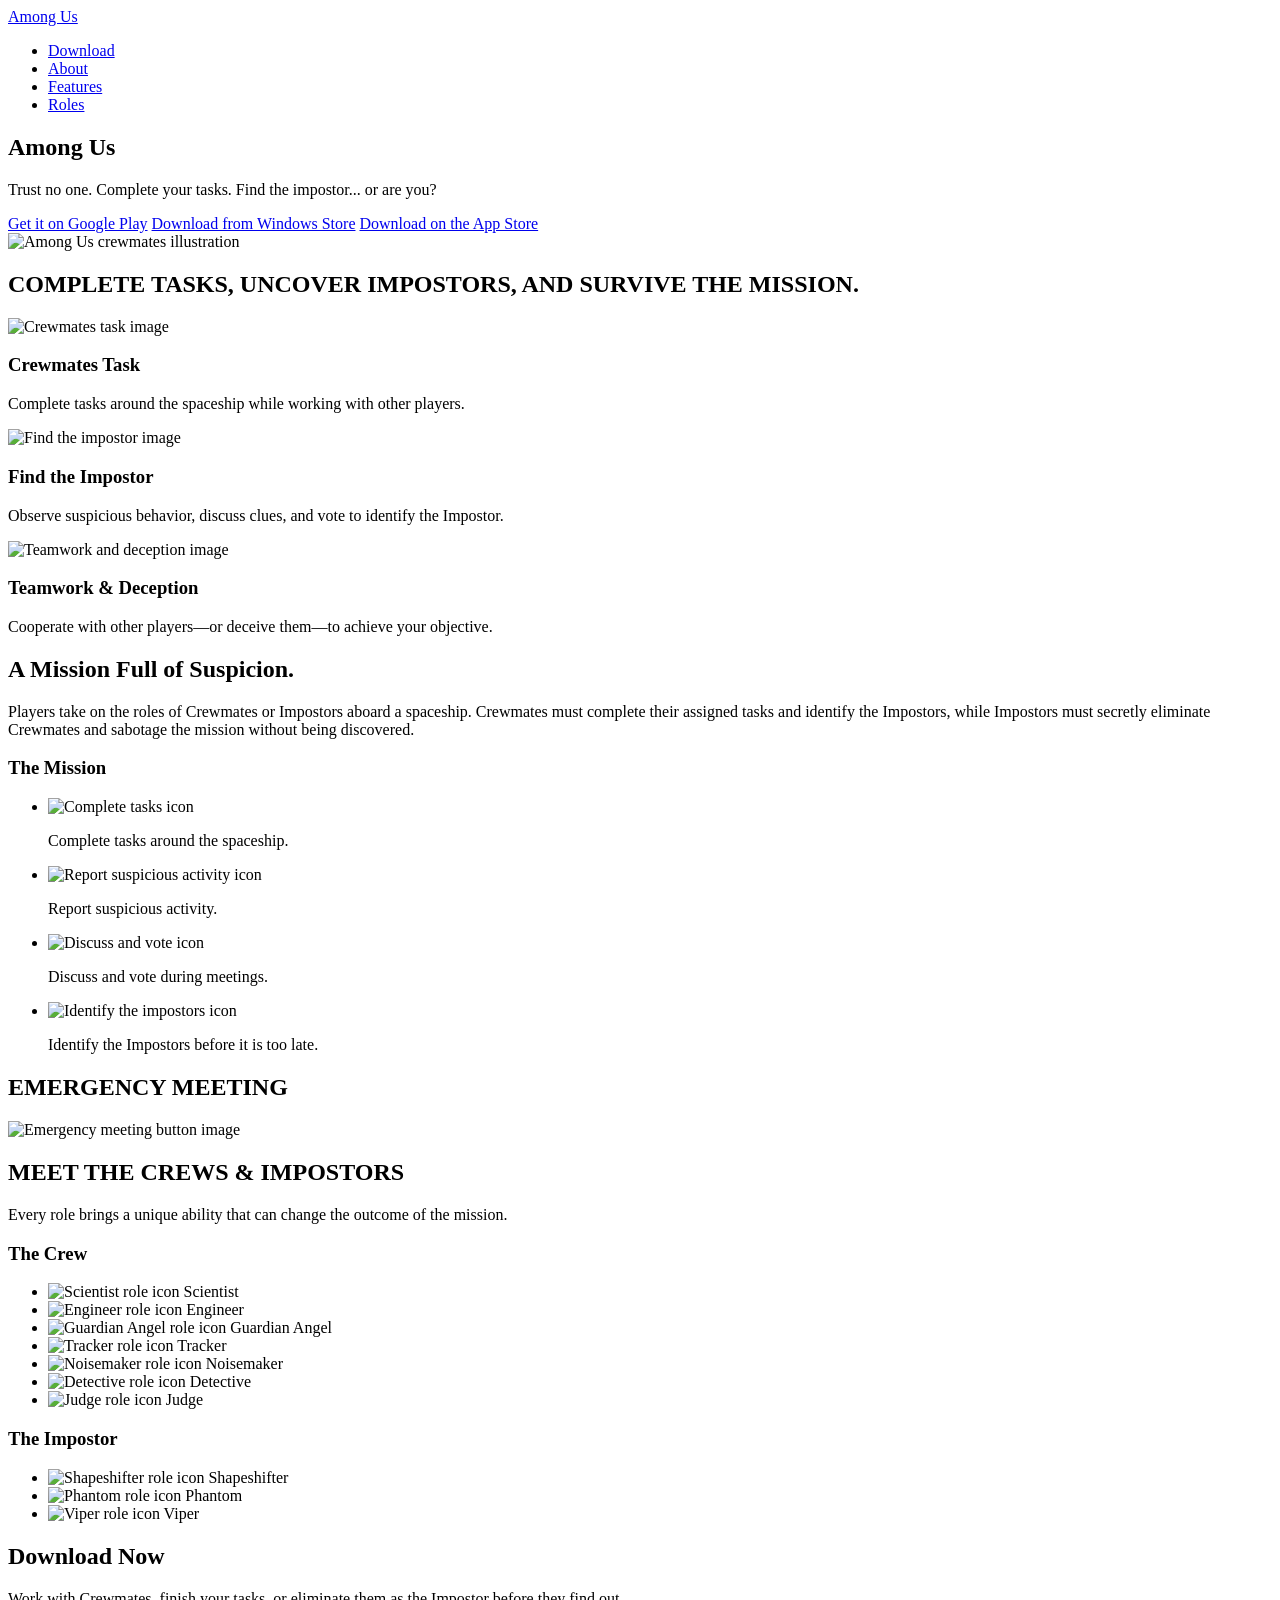
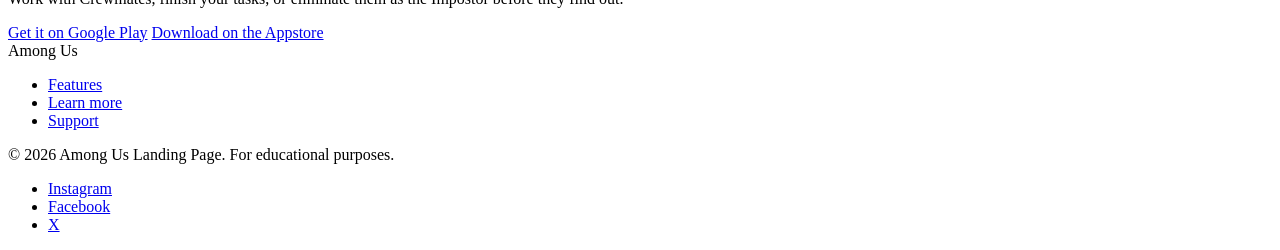
==== gamepage.html @ c5749325 "First Commit" ====
<!DOCTYPE html>
<html lang="en">
<head>
  <meta charset="UTF-8">
  <meta name="viewport" content="width=device-width, initial-scale=1.0">
  <title>Among Us</title>
</head>
<body>

  <!-- HEADER / NAV -->
  <header>
    <nav>
      <div class="logo">
        <a href="/">Among Us</a>
      </div>
      <ul class="nav-links">
        <li><a href="#download">Download</a></li>
        <li><a href="#about">About</a></li>
        <li><a href="#features">Features</a></li>
        <li><a href="#roles">Roles</a></li>
      </ul>
    </nav>
  </header>

  <main>

    <!-- HERO SECTION -->
    <section id="hero">
      <div class="hero-text">
        <h1>Among Us</h1>
        <p class="tagline">Trust no one. Complete your tasks. Find the impostor... or are you?</p>
        <div class="download-buttons">
          <a href="#" class="btn-store">Get it on Google Play</a>
          <a href="#" class="btn-store">Download from Windows Store</a>
          <a href="#" class="btn-store">Download on the App Store</a> <div class="hero-image">
        <img src="" alt="Among Us crewmates illustration">
      </div>
    </section>

    <!-- FEATURES SECTION -->
    <section id="features">
      <h2>COMPLETE TASKS, UNCOVER IMPOSTORS, AND SURVIVE THE MISSION.</h2>
      <div class="feature-cards">
        <article class="feature-card">
          <img src="" alt="Crewmates task image">
          <h3>Crewmates Task</h3>
          <p>Complete tasks around the spaceship while working with other players.</p>
        </article>
        <article class="feature-card">
          <img src="" alt="Find the impostor image">
          <h3>Find the Impostor</h3>
          <p>Observe suspicious behavior, discuss clues, and vote to identify the Impostor.</p>
        </article>
        <article class="feature-card">
          <img src="" alt="Teamwork and deception image">
          <h3>Teamwork & Deception</h3>
          <p>Cooperate with other players—or deceive them—to achieve your objective.</p>
        </article>
      </div>
    </section>

    <!-- MISSION SECTION -->
    <section id="mission">
      <h2>A Mission Full of Suspicion.</h2>
      <p class="mission-description">
        Players take on the roles of Crewmates or Impostors aboard a spaceship.
        Crewmates must complete their assigned tasks and identify the Impostors,
        while Impostors must secretly eliminate Crewmates and sabotage the mission
        without being discovered.
      </p>

      <h3>The Mission</h3>
      <ul class="mission-steps">
        <li>
          <img src="" alt="Complete tasks icon">
          <p>Complete tasks around the spaceship.</p>
        </li>
        <li>
          <img src="" alt="Report suspicious activity icon">
          <p>Report suspicious activity.</p>
        </li>
        <li>
          <img src="" alt="Discuss and vote icon">
          <p>Discuss and vote during meetings.</p>
        </li>
        <li>
          <img src="" alt="Identify the impostors icon">
          <p>Identify the Impostors before it is too late.</p>
        </li>
      </ul>
    </section>

    <!-- EMERGENCY MEETING BANNER -->
    <section id="emergency-meeting">
      <h2>EMERGENCY MEETING</h2>
      <img src="" alt="Emergency meeting button image">
    </section>

    <!-- ROLES SECTION -->
    <section id="roles">
      <div class="roles-heading">
        <h2>MEET THE CREWS & IMPOSTORS</h2>
        <p>Every role brings a unique ability that can change the outcome of the mission.</p>
      </div>

      <div class="crew-roles">
        <h3>The Crew</h3>
        <ul class="role-cards">
          <li>
            <img src="" alt="Scientist role icon">
            <span>Scientist</span>
          </li>
          <li>
            <img src="" alt="Engineer role icon">
            <span>Engineer</span>
          </li>
          <li>
            <img src="" alt="Guardian Angel role icon">
            <span>Guardian Angel</span>
          </li>
          <li>
            <img src="" alt="Tracker role icon">
            <span>Tracker</span>
          </li>
          <li>
            <img src="" alt="Noisemaker role icon">
            <span>Noisemaker</span>
          </li>
          <li>
            <img src="" alt="Detective role icon">
            <span>Detective</span>
          </li>
          <li>
            <img src="" alt="Judge role icon">
            <span>Judge</span>
          </li>
        </ul>
      </div>

      <div class="impostor-roles">
        <h3>The Impostor</h3>
        <ul class="role-cards">
          <li>
            <img src="" alt="Shapeshifter role icon">
            <span>Shapeshifter</span>
          </li>
          <li>
            <img src="" alt="Phantom role icon">
            <span>Phantom</span>
          </li>
          <li>
            <img src="" alt="Viper role icon">
            <span>Viper</span>
          </li>
        </ul>
      </div>
    </section>

    <!-- DOWNLOAD CTA SECTION -->
    <section id="download">
      <h2>Download Now</h2>
      <p>Work with Crewmates, finish your tasks, or eliminate them as the Impostor before they find out.</p>
      <div class="download-buttons">
        <a href="#" class="btn-store">Get it on Google Play</a>
        <a href="#" class="btn-store">Download on the Appstore</a>
      </div>
    </section>

  </main>

  <!-- FOOTER -->
  <footer id="support">
    <div class="footer-logo">Among Us</div>
    <ul class="footer-links">
      <li><a href="#features">Features</a></li>
      <li><a href="#mission">Learn more</a></li>
      <li><a href="#support">Support</a></li>
    </ul>
    <p class="footer-copy">&copy; 2026 Among Us Landing Page. For educational purposes.</p>
    <ul class="social-links">
      <li><a href="#">Instagram</a></li>
      <li><a href="#">Facebook</a></li>
      <li><a href="#">X</a></li>
    </ul>
  </footer>

</body>
</html>
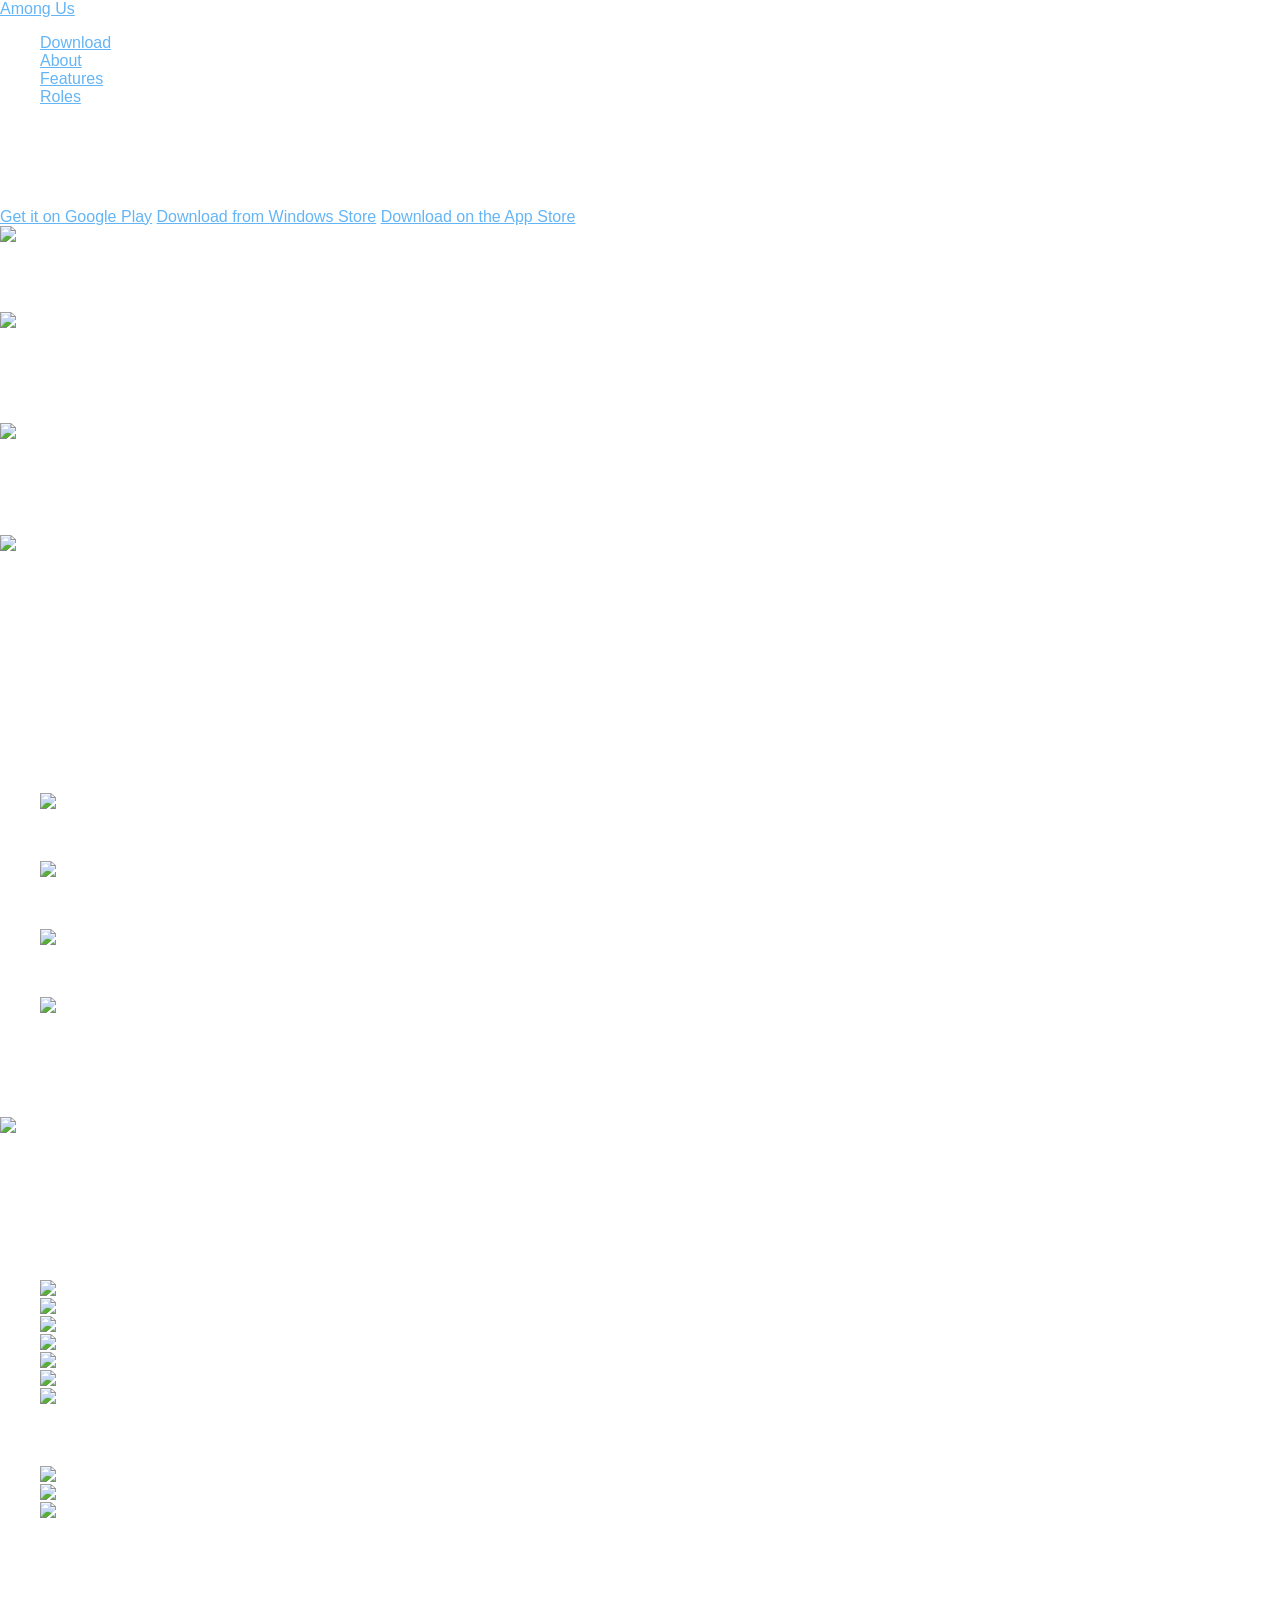
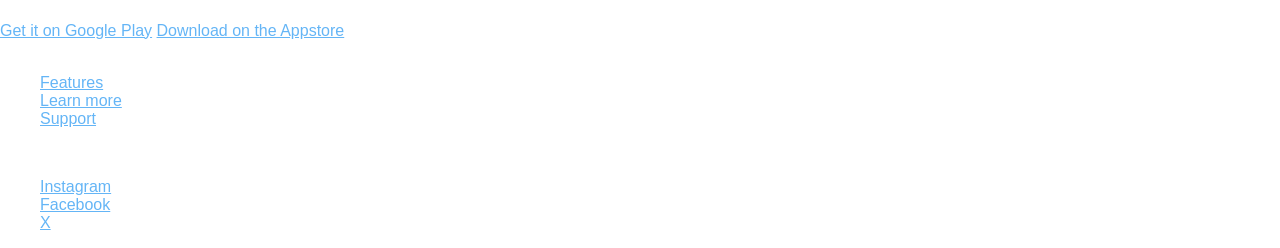
==== commit 3af57991: "update: added full background styling and hero image" ====
--- a/gamepage.html
+++ b/gamepage.html
@@ -4,9 +4,26 @@
   <meta charset="UTF-8">
   <meta name="viewport" content="width=device-width, initial-scale=1.0">
   <title>Among Us</title>
+  <style>
+    body {
+      margin: 0;
+      min-height: 100vh;
+      background-image: url('https://github.com/agstdd/Among-Us/blob/feature/prixy_adds_assets/assets/whole-background.png?raw=true');
+      background-size: cover;
+      background-position: center;
+      background-repeat: no-repeat;
+      background-attachment: fixed;
+      color: #ffffff;
+      font-family: sans-serif;
+    }
+
+    a {
+      color: #64b5f6;
+    }
+  </style>
 </head>
 <body>
-
+  
   <!-- HEADER / NAV -->
   <header>
     <nav>
@@ -33,7 +50,7 @@
           <a href="#" class="btn-store">Get it on Google Play</a>
           <a href="#" class="btn-store">Download from Windows Store</a>
           <a href="#" class="btn-store">Download on the App Store</a> <div class="hero-image">
-        <img src="" alt="Among Us crewmates illustration">
+        <img src="https://github.com/agstdd/Among-Us/blob/feature/prixy_adds_assets/assets/hero-amogus-photo.png?raw=true" alt="Among Us crewmates illustration">
       </div>
     </section>
 
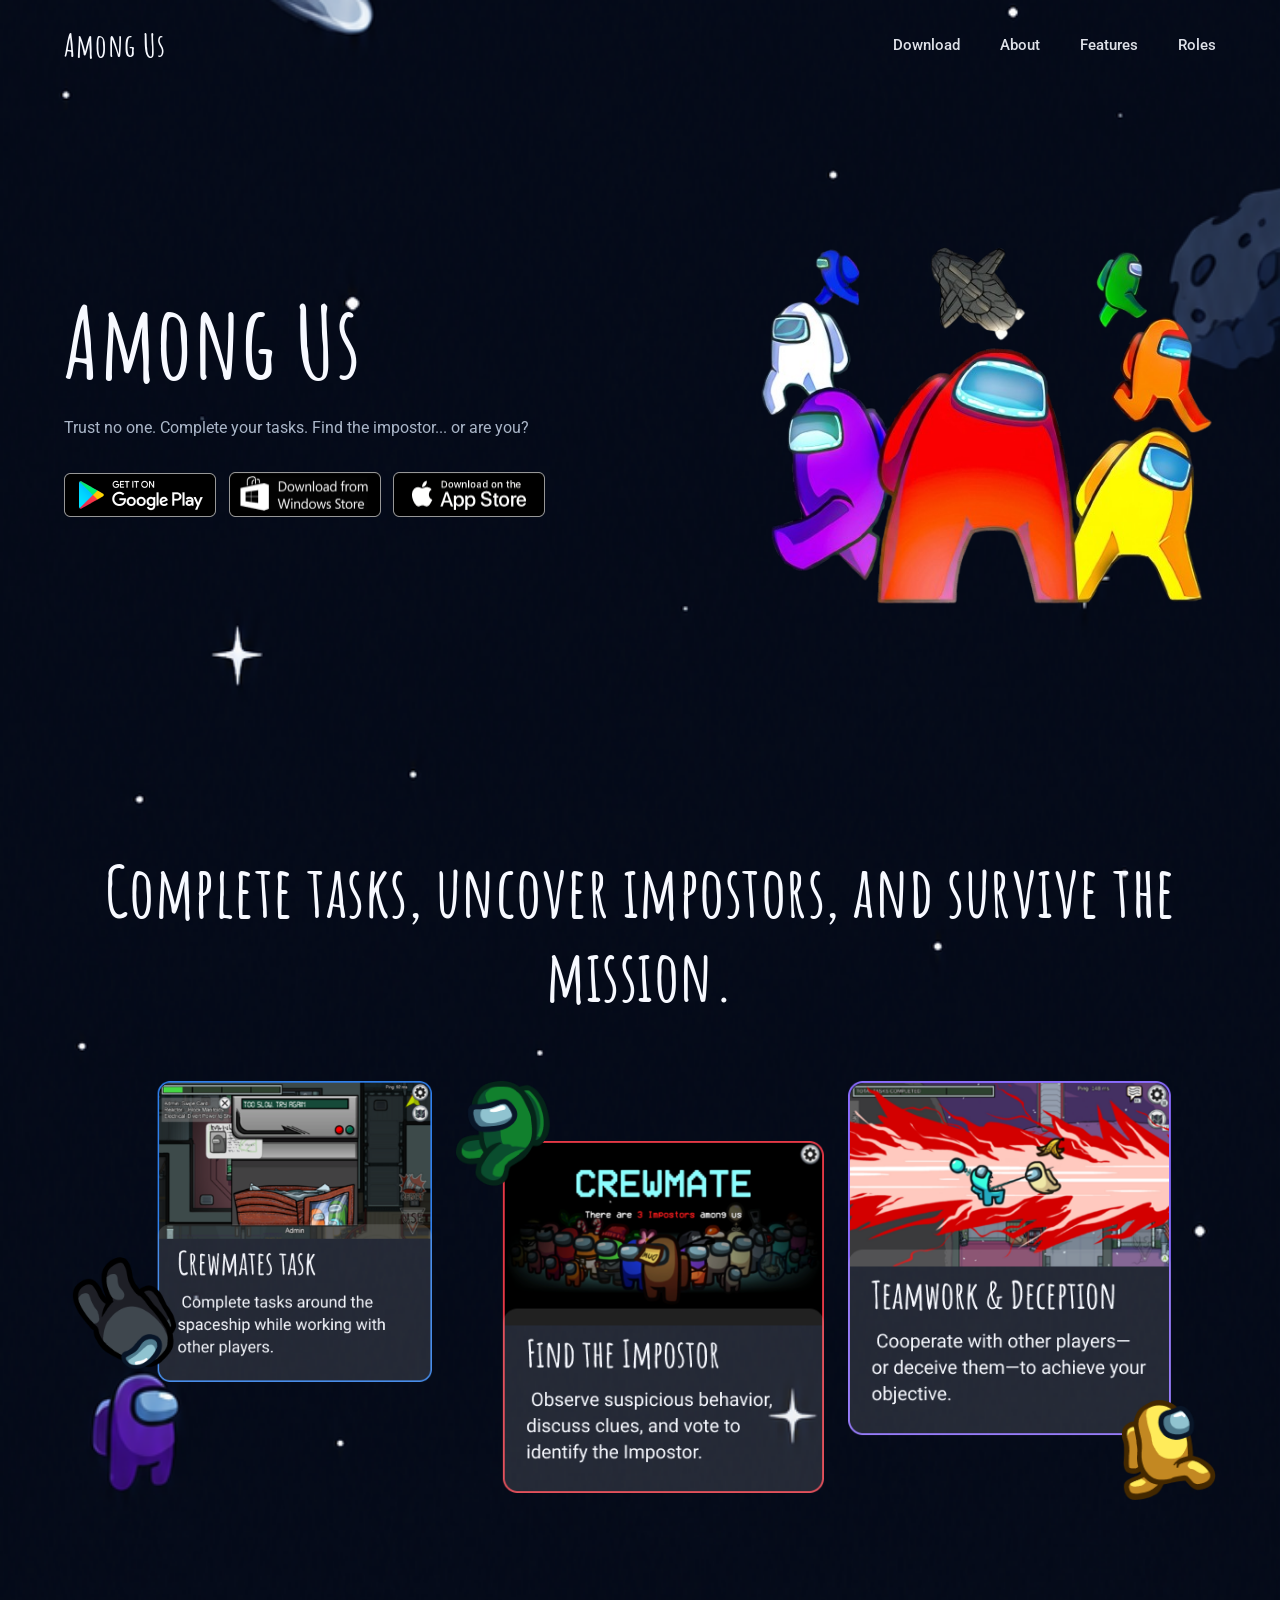
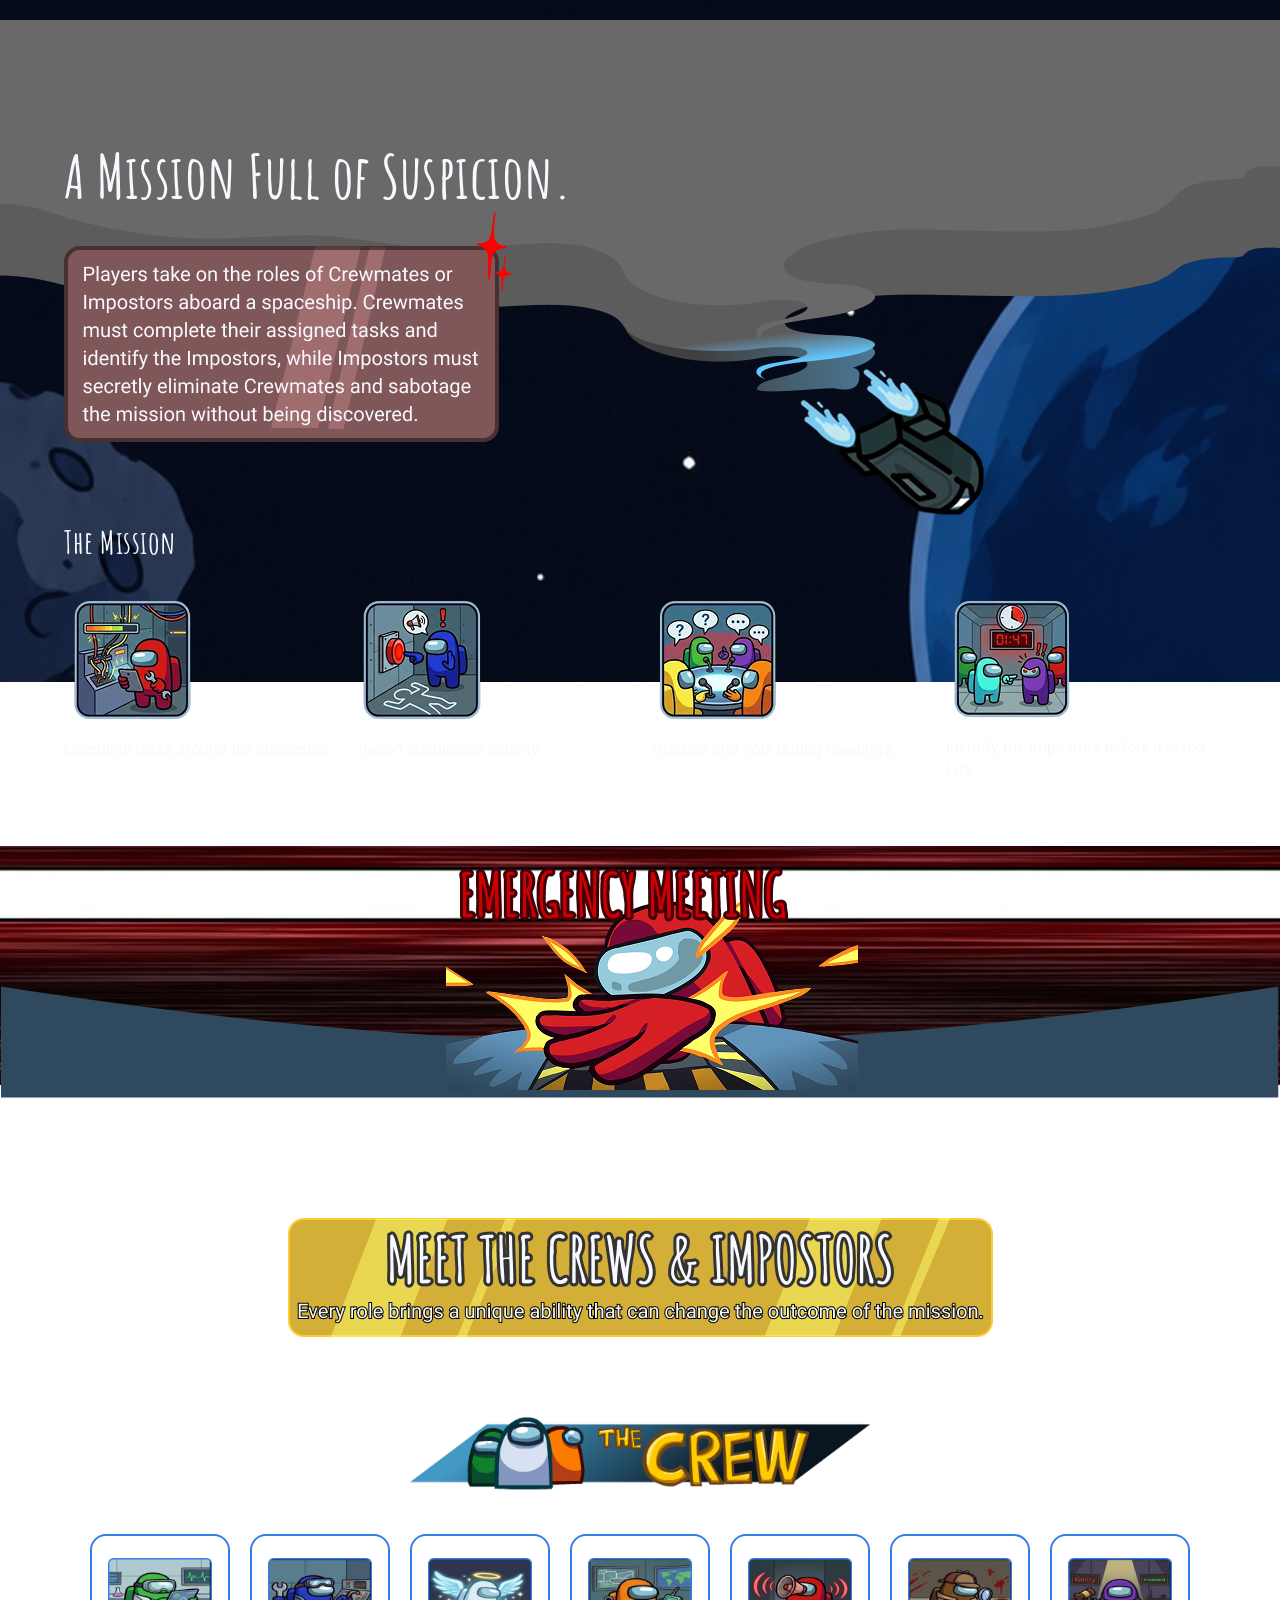
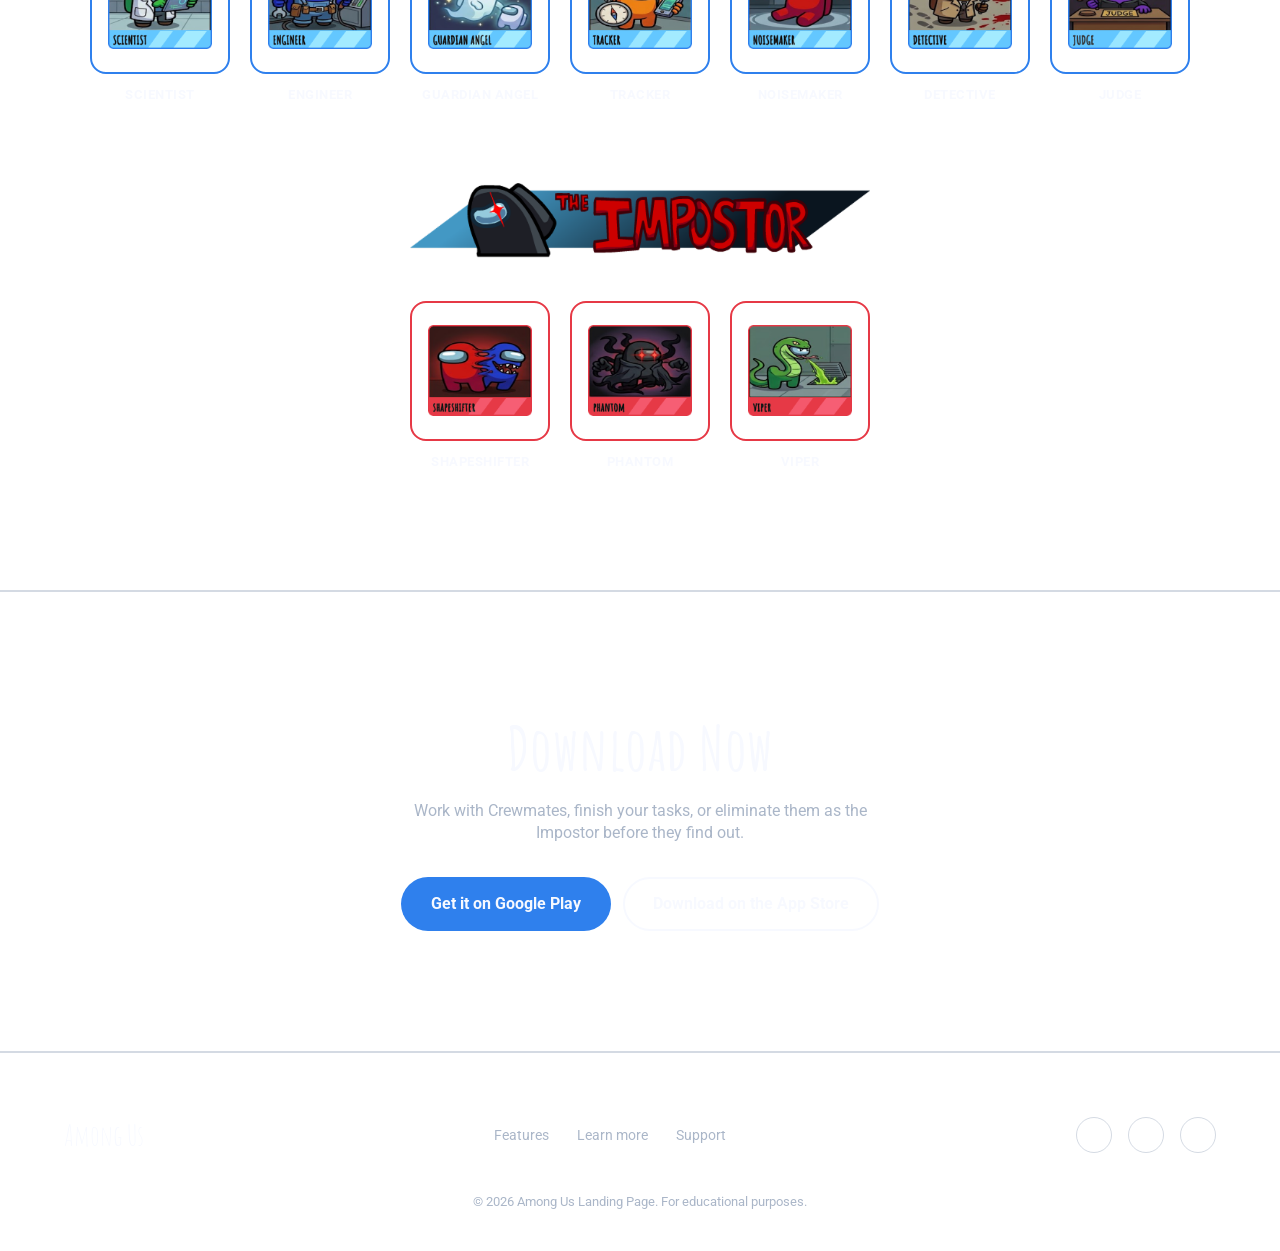
==== commit 4bc7fbbb: "Feature: add css design" ====
--- a/gamepage.html
+++ b/gamepage.html
@@ -4,32 +4,16 @@
   <meta charset="UTF-8">
   <meta name="viewport" content="width=device-width, initial-scale=1.0">
   <title>Among Us</title>
-  <style>
-    body {
-      margin: 0;
-      min-height: 100vh;
-      background-image: url('https://github.com/agstdd/Among-Us/blob/feature/prixy_adds_assets/assets/whole-background.png?raw=true');
-      background-size: cover;
-      background-position: center;
-      background-repeat: no-repeat;
-      background-attachment: fixed;
-      color: #ffffff;
-      font-family: sans-serif;
-    }
-
-    a {
-      color: #64b5f6;
-    }
-  </style>
+  <link rel="stylesheet" href="style.css">
 </head>
 <body>
-  
+
   <!-- HEADER / NAV -->
   <header>
+    <div class="logo">
+      <a href="/">Among Us</a>
+    </div>
     <nav>
-      <div class="logo">
-        <a href="/">Among Us</a>
-      </div>
       <ul class="nav-links">
         <li><a href="#download">Download</a></li>
         <li><a href="#about">About</a></li>
@@ -42,144 +26,160 @@
   <main>
 
     <!-- HERO SECTION -->
-    <section id="hero">
+    <section id="hero" class="section">
       <div class="hero-text">
         <h1>Among Us</h1>
         <p class="tagline">Trust no one. Complete your tasks. Find the impostor... or are you?</p>
         <div class="download-buttons">
-          <a href="#" class="btn-store">Get it on Google Play</a>
-          <a href="#" class="btn-store">Download from Windows Store</a>
-          <a href="#" class="btn-store">Download on the App Store</a> <div class="hero-image">
-        <img src="https://github.com/agstdd/Among-Us/blob/feature/prixy_adds_assets/assets/hero-amogus-photo.png?raw=true" alt="Among Us crewmates illustration">
+          <img src="assets/Google Play.png" alt="Google Play">
+          <img src="assets/Window Store.png" alt="Window Store">
+          <img src="assets/App Store.png" alt="App Store">
+        </div>
+      </div>
+      <div class="hero-image">
+        <img src="assets/hero-amogus-photo.png" alt="Among Us crewmates illustration">
       </div>
     </section>
 
     <!-- FEATURES SECTION -->
-    <section id="features">
-      <h2>COMPLETE TASKS, UNCOVER IMPOSTORS, AND SURVIVE THE MISSION.</h2>
-      <div class="feature-cards">
-        <article class="feature-card">
-          <img src="" alt="Crewmates task image">
-          <h3>Crewmates Task</h3>
-          <p>Complete tasks around the spaceship while working with other players.</p>
-        </article>
-        <article class="feature-card">
-          <img src="" alt="Find the impostor image">
-          <h3>Find the Impostor</h3>
-          <p>Observe suspicious behavior, discuss clues, and vote to identify the Impostor.</p>
-        </article>
-        <article class="feature-card">
-          <img src="" alt="Teamwork and deception image">
-          <h3>Teamwork & Deception</h3>
-          <p>Cooperate with other players—or deceive them—to achieve your objective.</p>
-        </article>
+    <section id="features" class="section">
+      <div class="section-inner">
+        <h2>Complete tasks, uncover impostors, and survive the mission.</h2>
+        <div class="feature-cards">
+          <article class="feature-card card">
+                <img src="assets/CREWMATES TASK.png" alt="Crewmates Task">
+          </article>
+
+          <article class="feature-card card">
+                <img src="assets/FIND THE IMPOSTOR.png" alt="Find the Impostor">
+          </article>
+
+          <article class="feature-card card">
+                <img src="assets/TEAMWORK & DECEPTION.png" alt="Teamwork and Deception">
+          </article>
+        </div>
       </div>
     </section>
 
     <!-- MISSION SECTION -->
-    <section id="mission">
-      <h2>A Mission Full of Suspicion.</h2>
-      <p class="mission-description">
-        Players take on the roles of Crewmates or Impostors aboard a spaceship.
-        Crewmates must complete their assigned tasks and identify the Impostors,
-        while Impostors must secretly eliminate Crewmates and sabotage the mission
-        without being discovered.
-      </p>
-
-      <h3>The Mission</h3>
-      <ul class="mission-steps">
-        <li>
-          <img src="" alt="Complete tasks icon">
-          <p>Complete tasks around the spaceship.</p>
-        </li>
-        <li>
-          <img src="" alt="Report suspicious activity icon">
-          <p>Report suspicious activity.</p>
-        </li>
-        <li>
-          <img src="" alt="Discuss and vote icon">
-          <p>Discuss and vote during meetings.</p>
-        </li>
-        <li>
-          <img src="" alt="Identify the impostors icon">
-          <p>Identify the Impostors before it is too late.</p>
-        </li>
-      </ul>
+    <section id="mission" class="section">
+            <img class="mission-rocket" src="assets/Rocket.png" alt="Rocket flying through space">
+      <div class="section-inner">
+        <h2>A Mission Full of Suspicion.</h2>
+        <img src="assets/lore card.png" alt="lore card">
+
+        <h3>The Mission</h3>
+        <ul class="mission-steps">
+          <li>
+            <img src="assets/Complete Task.png" alt="Complete Task">
+            <p>Complete tasks around the spaceship.</p>
+          </li>
+          <li>
+            <img src="assets/Report Suspicious Activity.png" alt="Report Suspicious Activity">            <p>Report suspicious activity.</p>
+          </li>
+          <li>
+            <img src="assets/Discuss and Vote.png" alt="Discuss and Vote">
+            <p>Discuss and vote during meetings.</p>
+          </li>
+          <li>
+            <img src="assets/Identify the Impostor.png" alt="Identify the Impostor">
+            <p>Identify the Impostors before it is too late.</p>
+          </li>
+        </ul>
+      </div>
     </section>
 
     <!-- EMERGENCY MEETING BANNER -->
     <section id="emergency-meeting">
-      <h2>EMERGENCY MEETING</h2>
-      <img src="" alt="Emergency meeting button image">
+    <img class="meeting-icon" src="assets/Emergency Meeting.png" alt="Emergency Meeting">
     </section>
 
     <!-- ROLES SECTION -->
-    <section id="roles">
+    <section id="roles" class="section">
       <div class="roles-heading">
-        <h2>MEET THE CREWS & IMPOSTORS</h2>
-        <p>Every role brings a unique ability that can change the outcome of the mission.</p>
+        <img src="assets/media gallegy header.png" alt="Meet the Crews & Impostor">
       </div>
 
       <div class="crew-roles">
-        <h3>The Crew</h3>
+        <img src="assets/steam_AboutCrew-copy-e1629741065184.png.png" alt="The Crews" class="banner-img">
         <ul class="role-cards">
-          <li>
-            <img src="" alt="Scientist role icon">
-            <span>Scientist</span>
-          </li>
-          <li>
-            <img src="" alt="Engineer role icon">
-            <span>Engineer</span>
-          </li>
-          <li>
-            <img src="" alt="Guardian Angel role icon">
-            <span>Guardian Angel</span>
-          </li>
-          <li>
-            <img src="" alt="Tracker role icon">
-            <span>Tracker</span>
-          </li>
-          <li>
-            <img src="" alt="Noisemaker role icon">
-            <span>Noisemaker</span>
-          </li>
-          <li>
-            <img src="" alt="Detective role icon">
-            <span>Detective</span>
-          </li>
-          <li>
-            <img src="" alt="Judge role icon">
-            <span>Judge</span>
+          <li class="role-card">
+            <div class="role-photo">
+              <img src="assets/Scientist.png" alt="Scientist">
+            </div>
+            <div class="role-label"><span>Scientist</span></div>
+          </li>
+          <li class="role-card">
+            <div class="role-photo">
+              <img src="assets/Engineer.png" alt="Engineer">
+            </div>
+            <div class="role-label"><span>Engineer</span></div>
+          </li>
+          <li class="role-card">
+            <div class="role-photo">
+              <img src="assets/Guardian angel.png" alt="Tracker">
+            </div>
+            <div class="role-label"><span>Guardian Angel</span></div>
+          </li>
+          <li class="role-card">
+            <div class="role-photo">
+              <img src="assets/tracker.png" alt="Tracker">
+            </div>
+            <div class="role-label"><span>Tracker</span></div>
+          </li>
+          <li class="role-card">
+            <div class="role-photo">
+              <img src="assets/noisemaker.png" alt="Noisemaker">
+            </div>
+            <div class="role-label"><span>Noisemaker</span></div>
+          </li>
+          <li class="role-card">
+            <div class="role-photo">
+              <img src="assets/detective.png" alt="Detective">
+            </div>
+            <div class="role-label"><span>Detective</span></div>
+          </li>
+          <li class="role-card">
+            <div class="role-photo">
+              <img src="assets/judg.png" alt="Judge">
+            </div>
+            <div class="role-label"><span>Judge</span></div>
           </li>
         </ul>
       </div>
 
       <div class="impostor-roles">
-        <h3>The Impostor</h3>
+        <img src="assets/steam_AboutImpostor-copy-e1629741082923.png.png" alt="The Impostor" class="banner-img">
         <ul class="role-cards">
-          <li>
-            <img src="" alt="Shapeshifter role icon">
-            <span>Shapeshifter</span>
-          </li>
-          <li>
-            <img src="" alt="Phantom role icon">
-            <span>Phantom</span>
-          </li>
-          <li>
-            <img src="" alt="Viper role icon">
-            <span>Viper</span>
+          <li class="role-card impostor">
+            <div class="role-photo">
+              <img src="assets/shapeshifter.png" alt="Shapeshifter">
+            </div>
+            <div class="role-label"><span>Shapeshifter</span></div>
+          </li>
+          <li class="role-card impostor">
+            <div class="role-photo">
+              <img src="assets/phantom.png" alt="Phantom">
+            </div>
+            <div class="role-label"><span>Phantom</span></div>
+          </li>
+          <li class="role-card impostor">
+            <div class="role-photo">
+              <img src="assets/viper.png" alt="Viper">
+            </div>
+            <div class="role-label"><span>Viper</span></div>
           </li>
         </ul>
       </div>
     </section>
 
     <!-- DOWNLOAD CTA SECTION -->
-    <section id="download">
+    <section id="download" class="section">
       <h2>Download Now</h2>
       <p>Work with Crewmates, finish your tasks, or eliminate them as the Impostor before they find out.</p>
       <div class="download-buttons">
-        <a href="#" class="btn-store">Get it on Google Play</a>
-        <a href="#" class="btn-store">Download on the Appstore</a>
+        <a href="#" class="btn btn-cta">Get it on Google Play</a>
+        <a href="#" class="btn btn-secondary">Download on the App Store</a>
       </div>
     </section>
 
@@ -193,13 +193,13 @@
       <li><a href="#mission">Learn more</a></li>
       <li><a href="#support">Support</a></li>
     </ul>
+    <ul class="social-links">
+      <li><a href="#"><img src="assets/Instagram.png" alt="Instagram"></a></li>
+      <li><a href="#"><img src="assets/FB.png" alt="FB"></a></li>
+      <li><a href="#"><img src="assets/X.png" alt="X"></a></li>
+    </ul>
     <p class="footer-copy">&copy; 2026 Among Us Landing Page. For educational purposes.</p>
-    <ul class="social-links">
-      <li><a href="#">Instagram</a></li>
-      <li><a href="#">Facebook</a></li>
-      <li><a href="#">X</a></li>
-    </ul>
   </footer>
 
 </body>
-</html>+</html>
--- a/style.css
+++ b/style.css
@@ -0,0 +1,499 @@
+/* =========================================================
+   AMONG US — LANDING PAGE TEMPLATE
+   Built from: Colors design-system sheet + Typography sheet
+   ========================================================= */
+
+@import url('https://fonts.googleapis.com/css2?family=Amatic+SC:wght@400;700&family=Roboto:wght@400;500;700&display=swap');
+
+/* ---------- DESIGN TOKENS ---------- */
+:root{
+  /* Brand / Primary */
+  --surface:        #0B1428;                 /* page background            */
+  --card-bg:        rgba(255,255,255,0.15);  /* "see-thru" card background */
+  --text-primary:   #F7F9FF;
+  --text-secondary: #AAB6C8;
+  --impostor:       #E63946;                 /* red accent   */
+  --cosmic:         #8B6CFF;                 /* purple accent */
+  --highlight:      #63C7FF;                 /* blue accent  */
+
+  /* Borders */
+  --border-blue:    #2F80ED;
+  --border-white:   rgba(170,182,200,0.5);
+  --border-w:       2px;
+
+  /* Radius */
+  --radius-card:    16px;
+  --radius-pill:    999px;
+
+  /* Section padding — desktop */
+  --pad-y: 120px;
+  --pad-x: 64px;
+
+  /* Type */
+  --font-display: 'Amatic SC', cursive;
+  --font-body:    'Roboto', sans-serif;
+}
+
+@media (max-width: 768px){
+  :root{
+    --pad-y: 72px;
+    --pad-x: 24px;
+  }
+}
+
+/* ---------- RESET ---------- */
+*, *::before, *::after{ box-sizing: border-box; }
+html{ scroll-behavior: smooth; }
+body{
+  margin: 0;
+  background-image: url('./assets/whole-background.png');
+  background-size: cover;
+  background-position: center;
+  background-repeat: no-repeat;
+  background-attachment: fixed;
+  color: var(--text-primary);
+  font-family: var(--font-body);
+  overflow-x: hidden;
+}
+img{ max-width: 100%; display: block; }
+ul{ list-style: none; margin: 0; padding: 0; }
+a{ color: inherit; text-decoration: none; }
+
+/* ---------- TYPE SCALE ---------- */
+h1, h2, h3{
+  font-family: var(--font-display);
+  font-weight: 700;
+  line-height: 1.2;
+  margin: 0;
+  letter-spacing: .5px;
+}
+h1{ font-size: 100px; }
+h2{ font-size: 60px; }
+h3{ font-size: 32px; }
+
+p{
+  font-family: var(--font-body);
+  font-weight: 400;
+  font-size: 16px;
+  line-height: 1.4;
+  color: var(--text-secondary);
+  margin: 0;
+}
+@media (max-width: 768px){
+  h1{ font-size: 48px; }
+  h2{ font-size: 30px; }
+  h3{ font-size: 24px; }
+}
+
+/* ---------- BUTTONS ---------- */
+.btn{
+  font-family: var(--font-body);
+  font-weight: 700;
+  font-size: 16px;
+  line-height: 1.4;
+  padding: 14px 28px;
+  border-radius: var(--radius-pill);
+  display: inline-flex;
+  align-items: center;
+  gap: 8px;
+  cursor: pointer;
+  border: var(--border-w) solid transparent;
+  transition: transform .15s ease, background .15s ease;
+  white-space: nowrap;
+}
+.btn:hover{ transform: translateY(-2px); }
+
+.btn-cta{
+  background: var(--border-blue);
+  color: var(--text-primary);
+}
+.btn-cta:hover{ background: #4a94f5; }
+
+.btn-secondary{
+  background: transparent;
+  color: var(--text-primary);
+  border-color: var(--text-primary);
+}
+.btn-secondary:hover{ background: rgba(255,255,255,.08); }
+
+/* ---------- LAYOUT / SECTION SHELL ---------- */
+.section{
+  padding: var(--pad-y) var(--pad-x);
+  position: relative;
+}
+.section-inner{
+  max-width: 1280px;
+  margin: 0 auto;
+}
+
+/* ---------- CARDS (see-thru style) ---------- */
+.card{
+  background: var(--card-bg);
+  border: var(--border-w) solid var(--border-white);
+  border-radius: var(--radius-card);
+  padding: 32px;
+}
+
+/* =========================================================
+   HEADER / NAV
+   ========================================================= */
+header{
+  position: sticky;
+  top: 0;
+  z-index: 50;
+  display: flex;
+  align-items: center;
+  justify-content: space-between;
+  padding: 24px var(--pad-x);
+  background: transparent;
+}
+.logo a{
+  font-family: var(--font-display);
+  font-size: 32px;
+  font-weight: 700;
+  letter-spacing: 1px;
+}
+.nav-links{
+  display: flex;
+  gap: 40px;
+}
+.nav-links a{
+  font-family: var(--font-body);
+  font-size: 15px;
+  font-weight: 500;
+  color: var(--text-primary);
+  opacity: .9;
+}
+.nav-links a:hover{ color: var(--highlight); opacity: 1; }
+
+@media (max-width: 768px){
+  .nav-links{ display:none; }
+}
+
+/* =========================================================
+   HERO
+   ========================================================= */
+#hero{
+  display: flex;
+  align-items: center;
+  justify-content: space-between;
+  gap: 40px;
+  padding-top: 80px;
+  padding-bottom: 100px;
+  background: transparent;
+}
+.hero-text{ max-width: 900px; }
+.hero-text .tagline{
+  margin-top: 16px;
+  max-width: 560px;
+}
+.download-buttons{
+  display: flex;
+  flex-wrap: wrap;
+  gap: 12px;
+  margin-top: 32px;
+}
+.hero-image{
+  flex-shrink: 0;
+  width: 460px;
+}
+.hero-image img{ width: 100%; height: auto; }
+
+@media (max-width: 900px){
+  #hero{ flex-direction: column; text-align: center; }
+  .hero-text{ max-width: 100%; }
+  .hero-text .tagline{ margin-left: auto; margin-right: auto; }
+  .download-buttons{ justify-content: center; }
+  .hero-image{ width: 320px; }
+}
+
+/* =========================================================
+   FEATURES
+   ========================================================= */
+#features{ text-align: center; }
+#features h2{
+  max-width: 1300px;
+  margin: 0 auto 64px;
+  font-size: 70px;
+}
+.feature-cards{
+  display: grid;
+  grid-template-columns: repeat(3, 1fr);
+  gap: 24px;
+  text-align: left;
+}
+.feature-card{
+  border: none;
+  padding: 0;
+  background: transparent;
+  border-radius: 0;
+}
+.feature-card img{
+  width: 100%;
+  height: auto;
+}
+@media (max-width: 900px){
+  .feature-cards{ grid-template-columns: 1fr; }
+}
+
+/* =========================================================
+   MISSION
+   ========================================================= */
+#mission{
+  background: transparent;
+}
+#mission h3{ margin-top: 80px; margin-bottom: 32px; }
+.mission-steps{
+  display: grid;
+  grid-template-columns: repeat(4, 1fr);
+  gap: 24px;
+}
+.mission-steps li{
+  display: flex;
+  flex-direction: column;
+  align-items: flex-start;
+  gap: 16px;
+}
+.mission-steps .icon-box{
+  width: 64px;
+  height: 64px;
+  border: var(--border-w) solid var(--border-blue);
+  border-radius: var(--radius-card);
+  display: flex;
+  align-items: center;
+  justify-content: center;
+  background: var(--card-bg);
+}
+.mission-steps p{ color: var(--text-primary); }
+
+@media (max-width: 900px){
+  .mission-steps{ grid-template-columns: repeat(2, 1fr); }
+}
+
+/* =========================================================
+   EMERGENCY MEETING BANNER
+   ========================================================= */
+
+#emergency-meeting .meeting-icon {
+    width: 1800px;
+    margin: -56px auto 0;
+    position: relative;
+}
+
+/* =========================================================
+   ROLES
+   ========================================================= */
+#roles{ text-align: center; }
+.roles-heading{
+  display: flex;
+  flex-direction: column;
+  align-items: center;
+}
+.roles-heading h2{
+  display: inline-block;
+  background: linear-gradient(180deg, #FFD24C, #E6A817);
+  color: #1a1200;
+  padding: 10px 32px;
+  border-radius: var(--radius-pill);
+}
+.roles-heading p{ margin-top: 20px; }
+
+.crew-roles h3{
+  color: var(--highlight);
+  margin: 80px 0 40px;
+  text-align: center;
+}
+.impostor-roles h3{
+  color: var(--impostor);
+  margin: 80px 0 40px;
+  text-align: center;
+}
+.crew-roles h3 img,
+.impostor-roles h3 img{
+  display: block;
+  margin: 0 auto;
+}
+
+.banner-img{
+  display: block;
+  margin: 80px auto 40px;
+  max-width: 460px;
+}
+
+.role-cards{
+  display: flex;
+  flex-wrap: wrap;
+  justify-content: center;
+  gap: 20px;
+}
+.role-cards li{
+  width: 140px;
+  display: flex;
+  flex-direction: column;
+  align-items: center;
+  gap: 10px;
+}
+.role-cards .role-photo{
+  width: 100%;
+  aspect-ratio: 1;
+  border-radius: var(--radius-card);
+  background: var(--card-bg);
+  display: flex;
+  align-items: center;
+  justify-content: center;
+  padding: 16px;
+}
+.crew-roles .role-photo{ border: var(--border-w) solid var(--border-blue); }
+.impostor-roles .role-photo{ border: var(--border-w) solid var(--impostor); }
+.role-cards span{
+  font-family: var(--font-body);
+  font-weight: 700;
+  font-size: 13px;
+  letter-spacing: .5px;
+  text-transform: uppercase;
+  color: var(--text-primary);
+}
+
+/* =========================================================
+   DOWNLOAD CTA
+   ========================================================= */
+#download{
+  text-align: center;
+  background: transparent;
+  border-top: 2px solid var(--border-white);
+}
+#download p{
+  max-width: 480px;
+  margin: 16px auto 0;
+}
+#download .download-buttons{ justify-content: center; }
+
+/* =========================================================
+   FOOTER
+   ========================================================= */
+footer{
+  padding: 64px var(--pad-x) 40px;
+  border-top: var(--border-w) solid var(--border-white);
+  display: flex;
+  flex-wrap: wrap;
+  align-items: center;
+  justify-content: space-between;
+  gap: 24px;
+}
+.footer-logo{
+  font-family: var(--font-display);
+  font-size: 28px;
+}
+.footer-links{
+  display: flex;
+  gap: 28px;
+  font-size: 14px;
+  color: var(--text-secondary);
+}
+.footer-copy{
+  width: 100%;
+  text-align: center;
+  order: 3;
+  font-size: 13px;
+  color: var(--text-secondary);
+  margin-top: 16px;
+}
+.social-links{
+  display: flex;
+  gap: 16px;
+}
+.social-links a{
+  width: 36px;
+  height: 36px;
+  border-radius: 50%;
+  border: 1px solid var(--border-white);
+  display: flex;
+  align-items: center;
+  justify-content: center;
+  font-size: 13px;
+}
+.social-links a:hover{ background: var(--card-bg); }
+.social-links a img{ width: 16px; height: 16px; }
+
+@media (max-width: 768px){
+  footer{ justify-content: center; text-align: center; }
+}
+
+/* =========================================================
+   MISSION ROCKET (background layer)
+   ========================================================= */
+#mission{ position: relative; overflow: hidden; }
+
+.mission-rocket{
+  position: absolute;
+  top: 0;
+  left: 0;
+  width: 100%;
+  height: auto;
+  z-index: 0;
+  pointer-events: none;
+}
+
+#mission .section-inner{
+  position: relative;
+  z-index: 1;
+}
+
+@media (max-width: 900px){
+  .mission-rocket{ opacity: .5; }
+}
+
+/* =========================================================
+   MOBILE RESPONSIVE ENHANCEMENTS
+   Everything below is ADDED ONLY — nothing above this line
+   was changed, moved, or removed.
+   ========================================================= */
+
+/* ---------- Tablet & below: fixes for rules that don't
+   scale on their own (needed regardless of screen size) ---------- */
+@media (max-width: 768px){
+  /* #features h2 sets its own font-size, which is more specific
+     than the base "h2" mobile rule above, so it never shrank */
+  #features h2{ font-size: 34px; }
+
+  /* .banner-img uses a fixed px max-width, which can exceed the
+     screen width on narrow devices */
+  .banner-img{ max-width: 100%; }
+
+  /* Store badge icons have no size cap and can render huge */
+  .hero-text .download-buttons img{ max-width: 140px; }
+
+  .logo a{ font-size: 26px; }
+
+  .roles-heading h2{ padding: 8px 20px; }
+
+  #emergency-meeting .meeting-icon{ margin-top: -30px; }
+}
+
+/* ---------- Small phones (~480px and below) ---------- */
+@media (max-width: 480px){
+  :root{
+    --pad-y: 48px;
+    --pad-x: 16px;
+  }
+
+  h1{ font-size: 36px; }
+  h2{ font-size: 26px; }
+  h3{ font-size: 20px; }
+
+  #features h2{ font-size: 26px; }
+
+  .hero-image{ width: 220px; }
+
+  .hero-text .download-buttons img{ max-width: 110px; }
+
+  .mission-steps{ grid-template-columns: 1fr; }
+
+  .roles-heading h2{ padding: 6px 16px; }
+
+  .role-cards li{ width: 110px; }
+
+  .logo a{ font-size: 22px; }
+
+  #emergency-meeting .meeting-icon{ margin-top: -14px; }
+}
